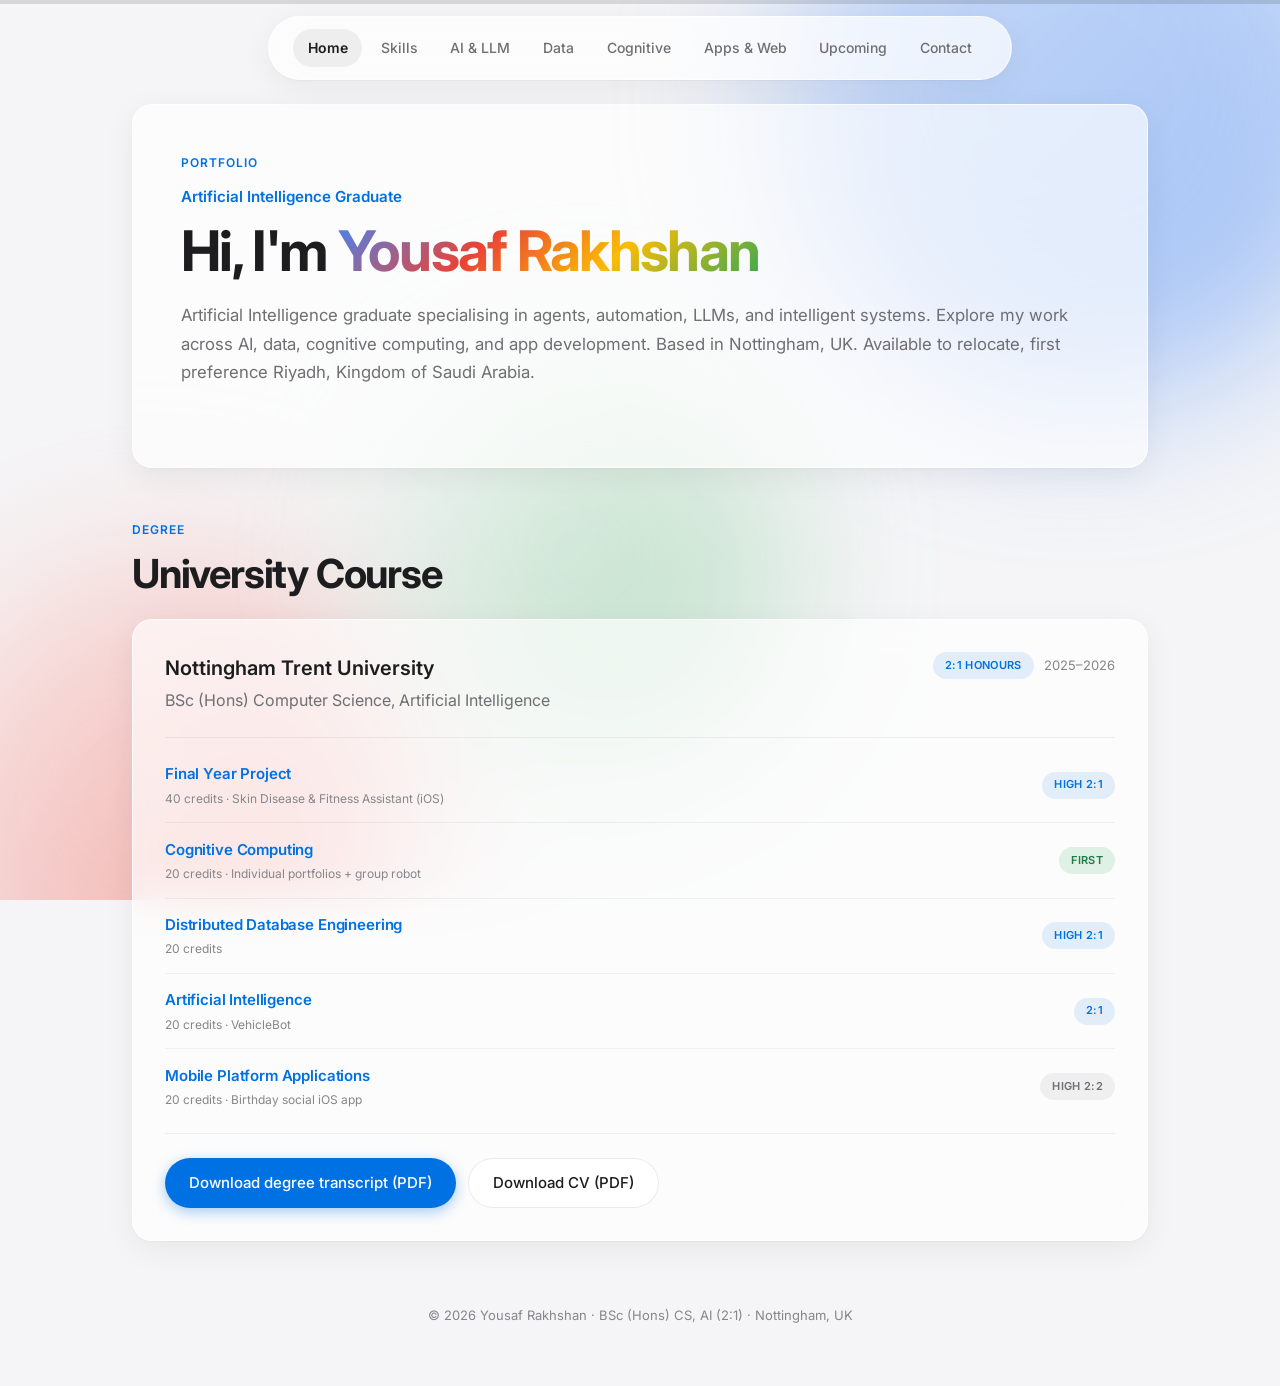
==== index.html @ c7b22be5 "Remove separator em dashes across all pages; keep compound-word hyphens Co-authored-by: Cursor <curs" ====
<!DOCTYPE html>
<html lang="en">
<head>
  <meta charset="UTF-8" />
  <meta name="viewport" content="width=device-width, initial-scale=1.0, viewport-fit=cover" />
  <meta name="description" content="Yousaf Rakhshan. Artificial Intelligence graduate. Portfolio across AI, data, cognitive computing, and app development. Available to relocate to Riyadh." />
  <title>Yousaf Rakhshan · Home</title>
  <link rel="preconnect" href="https://fonts.googleapis.com" />
  <link rel="preconnect" href="https://fonts.gstatic.com" crossorigin />
  <link href="https://fonts.googleapis.com/css2?family=Inter:wght@400;500;600;700&display=swap" rel="stylesheet" />
  <link rel="stylesheet" href="styles.css?v=github-icon-2026" />
</head>
<body>
  <div class="scroll-progress" role="progressbar" aria-label="Page scroll progress" aria-valuemin="0" aria-valuemax="100" aria-valuenow="0">
    <div class="scroll-progress-bar"></div>
  </div>

  <div class="ambient" aria-hidden="true">
    <div class="orb orb-a"></div>
    <div class="orb orb-b"></div>
    <div class="orb orb-c"></div>
  </div>

  <header class="site-header glass">
    <nav class="nav">
      <a href="index.html" class="active">Home</a>
      <a href="skills.html">Skills</a>
      <a href="ai.html">AI &amp; LLM</a>
      <a href="data.html">Data</a>
      <a href="cognitive.html">Cognitive</a>
      <a href="apps.html">Apps &amp; Web</a>
      <a href="upcoming.html">Upcoming</a>
      <a href="contact.html">Contact</a>
    </nav>
    <button class="menu-toggle" aria-label="Open menu" aria-expanded="false">
      <span></span><span></span>
    </button>
  </header>

  <main>
    <section class="hero">
      <div class="hero-content glass-card">
        <p class="eyebrow">Portfolio</p>
        <p class="hero-tagline">Artificial Intelligence Graduate</p>
        <h1>Hi, I'm <span class="gradient-text">Yousaf Rakhshan</span></h1>
        <p class="hero-lead">
          Artificial Intelligence graduate specialising in agents, automation, LLMs, and intelligent systems. Explore my work across AI, data, cognitive computing, and app development. Based in Nottingham, UK. Available to relocate, first preference Riyadh, Kingdom of Saudi Arabia.
        </p>
      </div>
    </section>

    <section id="education" class="section">
      <div class="section-head">
        <p class="eyebrow">Degree</p>
        <h2>University Course</h2>
      </div>
      <div class="education-card glass-card">
        <div class="education-header">
          <div>
            <h3>Nottingham Trent University</h3>
            <p class="education-degree">BSc (Hons) Computer Science, Artificial Intelligence</p>
          </div>
          <div class="education-meta">
            <span class="tag">2:1 Honours</span>
            <span class="year">2025–2026</span>
          </div>
        </div>
        <ul class="results-list">
          <li>
            <div class="result-info">
              <a class="result-module" href="apps.html#final-year">Final Year Project</a>
              <span class="result-credits">40 credits · Skin Disease &amp; Fitness Assistant (iOS)</span>
            </div>
            <span class="grade-pill grade-21">High 2:1</span>
          </li>
          <li>
            <div class="result-info">
              <a class="result-module" href="cognitive.html">Cognitive Computing</a>
              <span class="result-credits">20 credits · Individual portfolios + group robot</span>
            </div>
            <span class="grade-pill grade-first">First</span>
          </li>
          <li>
            <div class="result-info">
              <a class="result-module" href="data.html">Distributed Database Engineering</a>
              <span class="result-credits">20 credits</span>
            </div>
            <span class="grade-pill grade-21">High 2:1</span>
          </li>
          <li>
            <div class="result-info">
              <a class="result-module" href="ai.html">Artificial Intelligence</a>
              <span class="result-credits">20 credits · VehicleBot</span>
            </div>
            <span class="grade-pill grade-21">2:1</span>
          </li>
          <li>
            <div class="result-info">
              <a class="result-module" href="apps.html#mobile">Mobile Platform Applications</a>
              <span class="result-credits">20 credits · Birthday social iOS app</span>
            </div>
            <span class="grade-pill grade-22">High 2:2</span>
          </li>
        </ul>
        <div class="education-actions">
          <a class="btn btn-primary" href="Yousaf-Rakhshan-Degree-Transcript.pdf" download="Yousaf-Rakhshan-Degree-Transcript.pdf">Download degree transcript (PDF)</a>
          <a class="btn btn-glass" href="Yousaf-Rakhshan-CV.pdf" download="Yousaf-Rakhshan-CV.pdf">Download CV (PDF)</a>
        </div>
      </div>
    </section>
  </main>

  <footer class="site-footer">
    <p>© <span id="year"></span> Yousaf Rakhshan · BSc (Hons) CS, AI (2:1) · Nottingham, UK</p>
  </footer>

  <button class="back-to-top" type="button" aria-label="Back to top">
    <svg viewBox="0 0 24 24" aria-hidden="true" focusable="false">
      <path fill="currentColor" d="M12 5.5 5.5 12l1.4 1.4L11 9.3V19h2V9.3l4.1 4.1 1.4-1.4z"/>
    </svg>
  </button>

  <script src="script.js"></script>
</body>
</html>
---- styles.css ----
:root {
  --bg: #f5f5f7;
  --bg-elevated: #ffffff;
  --text: #1d1d1f;
  --text-secondary: #6e6e73;
  --text-tertiary: #86868b;
  --accent: #0071e3;
  --accent-hover: #0077ed;
  --accent-soft: rgba(0, 113, 227, 0.1);
  --google-blue: #4285f4;
  --google-red: #ea4335;
  --google-yellow: #fbbc04;
  --google-green: #34a853;
  --glass-bg: rgba(255, 255, 255, 0.72);
  --glass-border: rgba(255, 255, 255, 0.8);
  --glass-shadow: 0 8px 32px rgba(0, 0, 0, 0.06), 0 1px 2px rgba(0, 0, 0, 0.04);
  --glass-blur: 20px;
  --radius: 20px;
  --radius-sm: 12px;
  --max: 1080px;
  --font: "Inter", -apple-system, BlinkMacSystemFont, "SF Pro Display", "Segoe UI", Roboto, sans-serif;
  --section-space: 3.25rem;
  --header-offset: 6.5rem;
  --header-gap: 1.5rem;
}

*,
*::before,
*::after {
  box-sizing: border-box;
}

html {
  scroll-behavior: smooth;
  scroll-padding-top: var(--header-offset);
  -webkit-text-size-adjust: 100%;
  text-size-adjust: 100%;
}

body {
  margin: 0;
  font-family: var(--font);
  font-size: 1rem;
  line-height: 1.6;
  color: var(--text);
  background: var(--bg);
  -webkit-font-smoothing: antialiased;
  overflow-x: hidden;
}

a {
  color: inherit;
  text-decoration: none;
}

.ambient {
  position: fixed;
  inset: 0;
  z-index: -1;
  overflow: hidden;
  pointer-events: none;
}

.orb {
  position: absolute;
  border-radius: 50%;
  filter: blur(80px);
  opacity: 0.5;
  animation: float 20s ease-in-out infinite;
}

.orb-a {
  width: 600px;
  height: 600px;
  top: -200px;
  right: -100px;
  background: linear-gradient(135deg, #a8c7fa, #4285f4);
}

.orb-b {
  width: 500px;
  height: 500px;
  bottom: -150px;
  left: -100px;
  background: linear-gradient(135deg, #fce8e6, #ea4335);
  animation-delay: -7s;
}

.orb-c {
  width: 400px;
  height: 400px;
  top: 40%;
  left: 30%;
  background: linear-gradient(135deg, #e6f4ea, #34a853);
  animation-delay: -14s;
  opacity: 0.35;
}

@keyframes float {
  0%, 100% { transform: translate(0, 0) scale(1); }
  33% { transform: translate(30px, -30px) scale(1.05); }
  66% { transform: translate(-20px, 20px) scale(0.95); }
}

.glass {
  background: var(--glass-bg);
  backdrop-filter: blur(var(--glass-blur));
  -webkit-backdrop-filter: blur(var(--glass-blur));
  border: 1px solid rgba(255, 255, 255, 0.6);
  box-shadow: var(--glass-shadow);
}

.glass-card {
  background: rgba(255, 255, 255, 0.65);
  backdrop-filter: blur(var(--glass-blur));
  -webkit-backdrop-filter: blur(var(--glass-blur));
  border: 1px solid rgba(255, 255, 255, 0.75);
  border-radius: var(--radius);
  box-shadow: var(--glass-shadow);
  transition: transform 0.3s ease, box-shadow 0.3s ease;
}

.glass-card:hover {
  box-shadow: 0 12px 40px rgba(0, 0, 0, 0.08), 0 2px 4px rgba(0, 0, 0, 0.04);
}

.site-header {
  position: sticky;
  top: 1rem;
  z-index: 50;
  display: flex;
  align-items: center;
  justify-content: center;
  width: fit-content;
  max-width: calc(100% - 2rem);
  margin: 1rem auto 0;
  padding: 0.75rem 1.5rem;
  border-radius: 999px;
}

.nav {
  display: flex;
  gap: 0.25rem;
}

.nav a {
  padding: 0.5rem 0.9rem;
  font-size: 0.875rem;
  font-weight: 500;
  color: var(--text-secondary);
  border-radius: 999px;
  transition: color 0.2s, background 0.2s;
}

.nav a:hover {
  color: var(--text);
  background: rgba(0, 0, 0, 0.04);
}

.header-social {
  position: fixed;
  top: 1.15rem;
  right: 1.25rem;
  z-index: 60;
  display: flex;
  align-items: center;
  gap: 0.2rem;
  padding: 0.3rem;
  border-radius: 999px;
}

.header-social-btn {
  display: flex;
  align-items: center;
  justify-content: center;
  width: 2.45rem;
  height: 2.45rem;
  font-size: 1.15rem;
  line-height: 1;
  color: #0a66c2;
  border-radius: 50%;
  transition: background 0.2s, transform 0.2s;
}

.header-social-btn[aria-label="GitHub"] {
  color: var(--text);
}

.header-social-btn:hover {
  background: rgba(0, 0, 0, 0.06);
  transform: translateY(-1px);
}

.menu-toggle {
  display: none;
  flex-direction: column;
  gap: 5px;
  padding: 0.5rem;
  background: none;
  border: none;
  cursor: pointer;
}

.menu-toggle span {
  display: block;
  width: 20px;
  height: 2px;
  background: var(--text);
  border-radius: 1px;
  transition: transform 0.25s;
}

main {
  display: flex;
  flex-direction: column;
  gap: var(--section-space);
  max-width: var(--max);
  margin: 0 auto;
  padding: var(--header-gap) clamp(1.15rem, 4vw, 2rem) 3.5rem;
  padding-left: max(clamp(1.15rem, 4vw, 2rem), env(safe-area-inset-left));
  padding-right: max(clamp(1.15rem, 4vw, 2rem), env(safe-area-inset-right));
}

.hero {
  display: grid;
  grid-template-columns: 1fr;
  gap: 1.5rem;
  align-items: stretch;
  padding: 0;
  animation: fadeUp 0.7s ease both;
}

.hero-content {
  padding: clamp(2rem, 4vw, 3rem);
}

.hero-tagline {
  margin: 0 0 0.75rem;
  font-size: 0.95rem;
  font-weight: 600;
  color: var(--accent);
}

.hero h1 {
  margin: 0 0 1.25rem;
  font-size: clamp(2.25rem, 5vw, 3.5rem);
  font-weight: 700;
  line-height: 1.08;
  letter-spacing: -0.03em;
}

.gradient-text {
  background: linear-gradient(135deg, var(--google-blue) 0%, var(--google-red) 35%, var(--google-yellow) 65%, var(--google-green) 100%);
  -webkit-background-clip: text;
  -webkit-text-fill-color: transparent;
  background-clip: text;
}

.hero-lead {
  margin: 0 0 2rem;
  font-size: 1.05rem;
  line-height: 1.7;
  color: var(--text-secondary);
}

.hero-actions {
  display: flex;
  flex-wrap: wrap;
  gap: 0.75rem;
}

.hero-actions .btn,
.card-links .btn,
.education-actions .btn {
  min-height: 44px;
}

.eyebrow {
  margin: 0 0 0.75rem;
  font-size: 0.75rem;
  font-weight: 600;
  letter-spacing: 0.08em;
  text-transform: uppercase;
  color: var(--accent);
}

.btn {
  display: inline-flex;
  align-items: center;
  padding: 0.75rem 1.5rem;
  font-size: 0.9375rem;
  font-weight: 500;
  border-radius: 999px;
  transition: transform 0.2s, background 0.2s, box-shadow 0.2s;
}

.btn:hover {
  transform: translateY(-1px);
}

.btn-primary {
  background: var(--accent);
  color: #fff;
  box-shadow: 0 4px 14px rgba(0, 113, 227, 0.35);
}

.btn-primary:hover {
  background: var(--accent-hover);
  box-shadow: 0 6px 20px rgba(0, 113, 227, 0.4);
}

.btn-glass {
  background: rgba(255, 255, 255, 0.8);
  color: var(--text);
  border: 1px solid rgba(0, 0, 0, 0.08);
  backdrop-filter: blur(10px);
}

.btn-glass:hover {
  background: rgba(255, 255, 255, 0.95);
}

.section {
  padding: 0;
  scroll-margin-top: var(--header-offset);
}

.section-head {
  max-width: 36rem;
  margin-bottom: 1.35rem;
}

.section-head h2,
.about-grid h2 {
  margin: 0 0 0.5rem;
  font-size: clamp(1.75rem, 3.5vw, 2.5rem);
  font-weight: 700;
  letter-spacing: -0.03em;
  line-height: 1.15;
}

.section-desc {
  margin: 0;
  color: var(--text-secondary);
}

.section-desc a {
  color: var(--accent);
  font-weight: 500;
}

.section-desc a:hover {
  text-decoration: underline;
}

.about-grid {
  display: grid;
  grid-template-columns: 1fr 1.4fr;
  gap: 2.5rem;
  padding: clamp(2rem, 4vw, 3rem);
  align-items: start;
}

.about-copy p {
  margin: 0 0 1rem;
  color: var(--text-secondary);
  line-height: 1.7;
}

.about-copy strong {
  color: var(--text);
  font-weight: 600;
}

.about-highlights {
  display: grid;
  grid-template-columns: repeat(auto-fill, minmax(180px, 1fr));
  gap: 0.75rem;
  margin: 1.5rem 0 0;
  padding: 0;
  list-style: none;
}

.about-highlights li {
  padding: 0.85rem 1rem;
  font-size: 0.875rem;
  color: var(--text-secondary);
  background: rgba(255, 255, 255, 0.6);
  border: 1px solid rgba(0, 0, 0, 0.05);
  border-radius: var(--radius-sm);
}

.about-highlights strong {
  display: block;
  margin-bottom: 0.15rem;
  font-size: 0.75rem;
  font-weight: 600;
  text-transform: uppercase;
  letter-spacing: 0.04em;
  color: var(--text-tertiary);
}

.skills-grid {
  display: grid;
  grid-template-columns: repeat(auto-fill, minmax(min(100%, 260px), 1fr));
  gap: 1rem;
}

.skill-group {
  padding: 1.5rem;
}

.skill-group h3 {
  display: flex;
  align-items: center;
  gap: 0.65rem;
  margin: 0 0 1.25rem;
  font-size: 0.9375rem;
  font-weight: 600;
}

.skill-badge {
  display: inline-flex;
  align-items: center;
  justify-content: center;
  width: 32px;
  height: 32px;
  font-size: 0.65rem;
  font-weight: 700;
  letter-spacing: 0.02em;
  color: #fff;
  background: linear-gradient(135deg, var(--google-blue), var(--accent));
  border-radius: 8px;
}

.skill-bars {
  margin: 0;
  padding: 0;
  list-style: none;
}

.skill-bars li {
  margin-bottom: 0.85rem;
}

.skill-bars li:last-child {
  margin-bottom: 0;
}

.skill-name {
  display: block;
  margin-bottom: 0.4rem;
  font-size: 0.8125rem;
  color: var(--text-secondary);
}

.bar {
  display: block;
  height: 6px;
  background: rgba(0, 0, 0, 0.06);
  border-radius: 999px;
  overflow: hidden;
}

.bar span {
  display: block;
  width: 0;
  height: 100%;
  background: linear-gradient(90deg, var(--google-blue), var(--accent));
  border-radius: 999px;
  transition: width 1.2s cubic-bezier(0.22, 1, 0.36, 1);
}

.skill-group.visible .bar span {
  width: calc(var(--w, 0) * 1%);
}

.soft-skills {
  display: flex;
  flex-wrap: wrap;
  gap: 0.5rem;
}

.soft-skills span {
  padding: 0.4rem 0.85rem;
  font-size: 0.8125rem;
  font-weight: 500;
  color: var(--text-secondary);
  background: rgba(255, 255, 255, 0.7);
  border: 1px solid rgba(0, 0, 0, 0.06);
  border-radius: 999px;
}

.featured-projects {
  display: flex;
  flex-direction: column;
  gap: 1.35rem;
}

.project-feature {
  display: grid;
  grid-template-columns: 260px 1fr;
  gap: 2rem;
  padding: 1.5rem;
  align-items: start;
  min-width: 0;
  scroll-margin-top: var(--header-offset);
}

.project-body {
  min-width: 0;
  overflow-wrap: anywhere;
}

.project-visual {
  display: flex;
  align-items: flex-end;
  justify-content: flex-start;
  min-height: 160px;
  padding: 1rem;
  border-radius: var(--radius-sm);
  overflow: hidden;
}

.visual-label {
  padding: 0.35rem 0.75rem;
  font-size: 0.6875rem;
  font-weight: 600;
  letter-spacing: 0.04em;
  text-transform: uppercase;
  color: #fff;
  background: rgba(0, 0, 0, 0.35);
  border-radius: 8px;
  backdrop-filter: blur(8px);
}

.visual-pyala {
  background: linear-gradient(145deg, #d4a574, #8b6914);
}

.visual-ios {
  background: linear-gradient(145deg, #5ac8fa, #007aff);
}

.visual-ml {
  background: linear-gradient(145deg, #bf5af2, #5856d6);
}

.visual-bot {
  background: linear-gradient(145deg, #64d2ff, #5e5ce6);
}

.visual-db {
  background: linear-gradient(145deg, #30d158, #00c7be);
}

.visual-arch {
  background: linear-gradient(145deg, #5e5ce6, #32ade6);
}

.visual-shop {
  background: linear-gradient(145deg, #ff9f0a, #ff375f);
}

.visual-stock {
  background: linear-gradient(145deg, #30d158, #0a84ff);
}

.visual-pin {
  background: linear-gradient(145deg, #e60023, #ff375f);
}

.visual-agent {
  background: linear-gradient(145deg, #5e5ce6, #007aff);
}

.visual-auto {
  background: linear-gradient(145deg, #64d2ff, #30d158);
}

.visual-game {
  background: linear-gradient(145deg, #bf5af2, #ff375f);
}

.visual-mkt {
  background: linear-gradient(145deg, #ff9f0a, #ffd60a);
}

.visual-bayes {
  background: linear-gradient(145deg, #64d2ff, #bf5af2);
}

.visual-nav {
  background: linear-gradient(145deg, #32ade6, #5856d6);
}

.visual-slam {
  background: linear-gradient(145deg, #30d158, #5e5ce6);
}

.visual-detect {
  background: linear-gradient(145deg, #ff375f, #5e5ce6);
}

.visual-wedding {
  background: linear-gradient(145deg, #f4c2c2, #c9a227);
}

.tag-soon {
  color: #9a6700;
  background: rgba(251, 188, 4, 0.2);
}

.stat-row {
  display: grid;
  grid-template-columns: repeat(3, 1fr);
  gap: 0.65rem;
  margin: 1rem 0 0.25rem;
}

.stat-pill {
  padding: 0.75rem 0.65rem;
  text-align: center;
  background: rgba(255, 255, 255, 0.7);
  border: 1px solid rgba(0, 0, 0, 0.06);
  border-radius: var(--radius-sm);
}

.stat-pill strong {
  display: block;
  font-size: 1.15rem;
  font-weight: 700;
  letter-spacing: -0.03em;
  color: var(--text);
}

.stat-pill span {
  font-size: 0.7rem;
  font-weight: 500;
  color: var(--text-tertiary);
}

.project-body code {
  font-size: 0.8em;
  font-family: ui-monospace, SFMono-Regular, Menlo, Monaco, Consolas, monospace;
  padding: 0.08em 0.35em;
  color: var(--text);
  background: rgba(0, 0, 0, 0.05);
  border-radius: 4px;
  word-break: break-word;
}

.download-grid {
  display: grid;
  grid-template-columns: repeat(2, 1fr);
  gap: 1.25rem;
}

.download-card {
  display: flex;
  flex-direction: column;
  height: 100%;
  padding: 1.75rem;
}

.download-card .btn {
  margin-top: auto;
  align-self: flex-start;
}

.download-card .card-links {
  margin-top: auto;
}

.download-card .card-links .btn {
  margin-top: 0;
}

.download-card h3 {
  margin: 0 0 0.65rem;
  font-size: 1.15rem;
  font-weight: 600;
  letter-spacing: -0.02em;
}

.download-card p:not(.eyebrow) {
  margin: 0 0 1.25rem;
  font-size: 0.9rem;
  line-height: 1.65;
  color: var(--text-secondary);
}

.project-body h3 {
  margin: 0 0 0.65rem;
  font-size: 1.25rem;
  font-weight: 600;
  letter-spacing: -0.02em;
}

.project-meta {
  display: flex;
  justify-content: space-between;
  align-items: center;
  flex-wrap: wrap;
  gap: 0.5rem;
  margin-bottom: 0.65rem;
}

.tag {
  padding: 0.3rem 0.75rem;
  font-size: 0.6875rem;
  font-weight: 600;
  letter-spacing: 0.03em;
  text-transform: uppercase;
  color: var(--accent);
  background: var(--accent-soft);
  border-radius: 999px;
}

.year {
  font-size: 0.8125rem;
  color: var(--text-tertiary);
}

.project-problem {
  font-size: 0.9375rem;
  color: var(--text);
  line-height: 1.6;
}

.project-body p {
  margin: 0 0 0.65rem;
  font-size: 0.875rem;
  color: var(--text-secondary);
  line-height: 1.65;
}

.project-learned {
  padding: 0.85rem 1rem;
  background: rgba(0, 113, 227, 0.05);
  border-left: 3px solid var(--accent);
  border-radius: 0 var(--radius-sm) var(--radius-sm) 0;
}

.tech-list {
  display: flex;
  flex-wrap: wrap;
  gap: 0.4rem;
  margin: 1rem 0 0;
  padding: 0;
  list-style: none;
}

.tech-list li {
  padding: 0.3rem 0.65rem;
  font-size: 0.75rem;
  font-weight: 500;
  color: var(--text-secondary);
  background: rgba(255, 255, 255, 0.8);
  border: 1px solid rgba(0, 0, 0, 0.06);
  border-radius: 8px;
}

.contribution-list {
  margin: 0.35rem 0 0.85rem;
  padding-left: 1.15rem;
  font-size: 0.875rem;
  color: var(--text-secondary);
  line-height: 1.65;
}

.contribution-list li {
  margin-bottom: 0.4rem;
}

.contribution-list li:last-child {
  margin-bottom: 0;
}

.contribution-list strong {
  color: var(--text);
  font-weight: 600;
}

.card-links {
  display: flex;
  flex-wrap: wrap;
  gap: 0.75rem 1.25rem;
  margin-top: 1rem;
}

.card-links a:not(.btn) {
  font-size: 0.875rem;
  font-weight: 600;
  color: var(--accent);
}

.card-links a:not(.btn):hover {
  text-decoration: underline;
}

.card-links .btn:hover {
  text-decoration: none;
}

/* Contact page — channel & document cards */
.contact-section {
  margin-top: 2.5rem;
}

.contact-grid {
  display: grid;
  grid-template-columns: repeat(auto-fit, minmax(240px, 1fr));
  gap: 1rem;
  margin-top: 1rem;
}

.contact-grid-docs {
  grid-template-columns: repeat(auto-fit, minmax(260px, 1fr));
}

.contact-card {
  display: flex;
  align-items: center;
  gap: 1rem;
  padding: 1.25rem 1.4rem;
  border-radius: var(--radius);
  text-decoration: none;
  color: var(--text);
  position: relative;
  overflow: hidden;
}

.contact-card::after {
  content: "";
  position: absolute;
  inset: 0;
  background: linear-gradient(135deg, rgba(0, 113, 227, 0.06), transparent 60%);
  opacity: 0;
  transition: opacity 0.3s ease;
  pointer-events: none;
}

.contact-card:hover {
  transform: translateY(-2px);
  text-decoration: none;
}

.contact-card:hover::after {
  opacity: 1;
}

.contact-card:focus-visible {
  outline: 2px solid var(--accent);
  outline-offset: 3px;
}

.contact-icon {
  flex: none;
  display: grid;
  place-items: center;
  width: 44px;
  height: 44px;
  border-radius: 14px;
  color: #fff;
  background: var(--accent);
  box-shadow: 0 6px 16px rgba(0, 113, 227, 0.28);
}

.contact-icon-github {
  background: #1d1d1f;
  box-shadow: 0 6px 16px rgba(29, 29, 31, 0.28);
}

.contact-icon-linkedin {
  background: #0a66c2;
  box-shadow: 0 6px 16px rgba(10, 102, 194, 0.28);
}

.contact-icon-doc {
  background: linear-gradient(135deg, var(--google-red, #ea4335), #d93025);
  box-shadow: 0 6px 16px rgba(233, 67, 53, 0.28);
}

.contact-body {
  display: flex;
  flex-direction: column;
  gap: 0.15rem;
  min-width: 0;
  flex: 1;
}

.contact-label {
  font-size: 0.95rem;
  font-weight: 600;
  color: var(--text);
  letter-spacing: -0.01em;
}

.contact-value {
  font-size: 0.85rem;
  color: var(--text-secondary);
  white-space: nowrap;
  overflow: hidden;
  text-overflow: ellipsis;
}

.contact-arrow {
  flex: none;
  display: grid;
  place-items: center;
  width: 32px;
  height: 32px;
  border-radius: 999px;
  color: var(--text-tertiary);
  background: rgba(0, 0, 0, 0.04);
  transition: transform 0.25s ease, color 0.25s ease, background 0.25s ease;
}

.contact-card:hover .contact-arrow {
  color: var(--accent);
  background: var(--accent-soft);
  transform: translateX(3px);
}

.education-card {
  padding: 2rem;
}

.education-header {
  display: flex;
  justify-content: space-between;
  align-items: flex-start;
  flex-wrap: wrap;
  gap: 1rem;
  margin-bottom: 1.5rem;
  padding-bottom: 1.5rem;
  border-bottom: 1px solid rgba(0, 0, 0, 0.06);
}

.education-header h3 {
  margin: 0 0 0.25rem;
  font-size: 1.25rem;
  font-weight: 600;
}

.education-degree {
  margin: 0;
  color: var(--text-secondary);
}

.education-meta {
  display: flex;
  align-items: center;
  gap: 0.65rem;
}

.education-details {
  display: grid;
  grid-template-columns: 1fr 1fr;
  gap: 2rem;
}

.education-details h4 {
  margin: 0 0 0.75rem;
  font-size: 0.75rem;
  font-weight: 600;
  text-transform: uppercase;
  letter-spacing: 0.06em;
  color: var(--accent);
}

.education-details ul {
  margin: 0;
  padding: 0;
  list-style: none;
}

.education-details li {
  position: relative;
  padding: 0.35rem 0 0.35rem 1.1rem;
  font-size: 0.875rem;
  color: var(--text-secondary);
}

.education-details li::before {
  content: "";
  position: absolute;
  left: 0;
  top: 0.75rem;
  width: 5px;
  height: 5px;
  background: var(--accent);
  border-radius: 50%;
}

.results-list {
  margin: 0;
  padding: 0;
  list-style: none;
}

.results-list li {
  display: flex;
  align-items: center;
  justify-content: space-between;
  gap: 1rem;
  padding: 0.9rem 0;
  border-bottom: 1px solid rgba(0, 0, 0, 0.05);
}

.results-list li:last-child {
  padding-bottom: 0;
  border-bottom: none;
}

.education-actions {
  display: flex;
  flex-wrap: wrap;
  gap: 0.75rem;
  margin-top: 1.5rem;
  padding-top: 1.5rem;
  border-top: 1px solid rgba(0, 0, 0, 0.06);
}

.empty-courses {
  margin: 0;
  color: var(--text-secondary);
  line-height: 1.7;
}

#courses .interest-tags {
  margin-bottom: 1.25rem;
}

.results-list li:first-child {
  padding-top: 0;
}

.result-info {
  display: flex;
  flex-direction: column;
  gap: 0.15rem;
  min-width: 0;
  flex: 1;
}

.result-module {
  font-size: 0.9375rem;
  font-weight: 600;
  letter-spacing: -0.01em;
  color: var(--text);
}

a.result-module {
  color: var(--accent);
}

a.result-module:hover {
  text-decoration: underline;
}

.project-body h3 a {
  color: inherit;
}

.project-body h3 a:hover {
  color: var(--accent);
}

.result-credits {
  font-size: 0.75rem;
  color: var(--text-tertiary);
}

.grade-pill {
  flex-shrink: 0;
  padding: 0.3rem 0.75rem;
  font-size: 0.6875rem;
  font-weight: 600;
  letter-spacing: 0.03em;
  text-transform: uppercase;
  white-space: nowrap;
  border-radius: 999px;
}

.grade-first {
  color: #1e7a46;
  background: rgba(52, 168, 83, 0.14);
}

.grade-21 {
  color: var(--accent);
  background: var(--accent-soft);
}

.grade-22 {
  color: var(--text-secondary);
  background: rgba(0, 0, 0, 0.05);
}

.timeline {
  display: flex;
  flex-direction: column;
  gap: 1rem;
}

.timeline-item {
  display: grid;
  grid-template-columns: 130px 1fr;
  gap: 2rem;
  padding: 1.75rem;
}

.timeline-date {
  font-size: 0.8125rem;
  font-weight: 600;
  color: var(--accent);
}

.timeline-content h3 {
  margin: 0 0 0.25rem;
  font-size: 1.0625rem;
  font-weight: 600;
}

.timeline-org {
  margin: 0 0 1rem;
  font-size: 0.875rem;
  color: var(--text-secondary);
}

.timeline-org a {
  color: var(--accent);
  font-weight: 500;
}

.timeline-content ul {
  margin: 0;
  padding: 0;
  list-style: none;
}

.timeline-content li {
  position: relative;
  padding: 0.25rem 0 0.25rem 1rem;
  font-size: 0.875rem;
  color: var(--text-secondary);
  line-height: 1.6;
}

.timeline-content li::before {
  content: "";
  position: absolute;
  left: 0;
  top: 0.65rem;
  width: 4px;
  height: 4px;
  background: var(--text-tertiary);
  border-radius: 50%;
}

.site-footer {
  max-width: var(--max);
  margin: 0 auto 2rem;
  padding: 0.5rem 1.5rem 1.75rem;
  text-align: center;
  font-size: 0.8125rem;
  color: var(--text-tertiary);
}

.site-footer p {
  margin: 0;
  line-height: 1.55;
}

@keyframes fadeUp {
  from {
    opacity: 0;
    transform: translateY(20px);
  }
  to {
    opacity: 1;
    transform: translateY(0);
  }
}

@media (max-width: 1024px) {
  .project-feature {
    grid-template-columns: 1fr;
  }

  .project-visual {
    min-height: 132px;
  }

  .education-details {
    grid-template-columns: 1fr;
  }

  .timeline-item {
    grid-template-columns: 1fr;
    gap: 0.5rem;
  }

  .about-grid {
    grid-template-columns: 1fr;
  }
}

@media (max-width: 1080px) and (min-width: 901px) {
  .nav a {
    padding: 0.5rem 0.65rem;
    font-size: 0.8125rem;
  }
}

@media (max-width: 900px) {
  :root {
    --header-offset: 4.75rem;
    --section-space: 2.5rem;
    --header-gap: 1.25rem;
  }

  .site-header {
    top: 0.5rem;
    left: 0.75rem;
    right: auto;
    margin: 0.5rem 0 0 0.75rem;
    margin-right: auto;
    padding: 0.2rem;
    border-radius: 999px;
    max-width: calc(100% - 6.5rem);
    overflow: visible;
    backdrop-filter: none;
    -webkit-backdrop-filter: none;
  }

  .header-social {
    top: max(0.5rem, env(safe-area-inset-top));
    right: max(0.65rem, env(safe-area-inset-right));
    padding: 0.2rem;
  }

  .header-social-btn {
    width: 2.35rem;
    height: 2.35rem;
    font-size: 1.05rem;
  }

  .nav {
    position: fixed;
    top: 3.5rem;
    left: 0.75rem;
    right: 0.75rem;
    width: auto;
    z-index: 80;
    display: flex;
    flex-direction: column;
    gap: 0.35rem;
    padding: 0.65rem;
    max-height: calc(100dvh - 5rem);
    overflow-y: auto;
    background: rgba(255, 255, 255, 0.96);
    backdrop-filter: blur(20px);
    -webkit-backdrop-filter: blur(20px);
    border: 1px solid rgba(255, 255, 255, 0.8);
    border-radius: 18px;
    box-shadow: var(--glass-shadow);
    transform: translateY(-120%);
    opacity: 0;
    pointer-events: none;
    visibility: hidden;
    transition: transform 0.3s, opacity 0.3s, visibility 0.3s;
  }

  .nav.open {
    transform: translateY(0);
    opacity: 1;
    pointer-events: auto;
    visibility: visible;
  }

  .nav a {
    display: flex;
    align-items: center;
    width: 100%;
    box-sizing: border-box;
    padding: 0.95rem 1.15rem;
    min-height: 48px;
    font-size: 1.05rem;
    font-weight: 600;
    line-height: 1.2;
    white-space: nowrap;
    border-radius: 12px;
  }

  .menu-toggle {
    display: flex;
    width: 2.35rem;
    height: 2.35rem;
    min-width: 0;
    min-height: 0;
    padding: 0;
    align-items: center;
    justify-content: center;
    gap: 4px;
  }

  .menu-toggle span {
    width: 14px;
  }

  .menu-toggle[aria-expanded="true"] span:first-child {
    transform: translateY(3.5px) rotate(45deg);
  }

  .menu-toggle[aria-expanded="true"] span:last-child {
    transform: translateY(-3.5px) rotate(-45deg);
  }

}

/* Multi-page layout */
.nav a.active {
  color: var(--text);
  background: rgba(0, 0, 0, 0.06);
  font-weight: 600;
}

.page-hero {
  padding: clamp(2rem, 4vw, 2.75rem);
  margin-bottom: 0;
  scroll-margin-top: var(--header-offset);
  animation: fadeUp 0.7s ease both;
}

.page-hero:has(.jump-nav) {
  display: flex;
  flex-direction: column;
  gap: 1.75rem;
}

.page-hero h1 {
  margin: 0 0 1rem;
  font-size: clamp(2rem, 5vw, 3rem);
  font-weight: 700;
  line-height: 1.1;
  letter-spacing: -0.03em;
}

.page-lead {
  max-width: 40rem;
  margin: 0;
  font-size: 1.05rem;
  line-height: 1.7;
  color: var(--text-secondary);
}

.page-hero .hero-actions {
  margin-top: 1.5rem;
}

.hero-result,
.hero-results {
  margin-top: 1.75rem;
  padding-top: 1.25rem;
  border-top: 1px solid rgba(0, 0, 0, 0.06);
}

.hero-result {
  display: flex;
  align-items: baseline;
  justify-content: space-between;
  gap: 1rem;
}

.hero-results {
  display: grid;
  grid-template-columns: 1fr 1fr;
  gap: 1rem 2rem;
}

.hero-results .hero-result {
  margin-top: 0;
  padding-top: 0;
  border-top: none;
}

.module-grade-label {
  margin: 0 0 0.2rem;
  font-size: 0.6875rem;
  font-weight: 600;
  letter-spacing: 0.08em;
  text-transform: uppercase;
  color: var(--accent);
}

.module-grade-name {
  margin: 0;
  font-size: 0.875rem;
  line-height: 1.4;
  color: var(--text-secondary);
}

.module-grade-mark {
  margin: 0;
  flex-shrink: 0;
  font-size: 1.5rem;
  font-weight: 700;
  letter-spacing: -0.04em;
  line-height: 1.1;
  color: var(--text);
}

.grade-first-text {
  color: #1e7a46;
}

.topic-grid {
  display: grid;
  grid-template-columns: repeat(auto-fill, minmax(min(100%, 240px), 1fr));
  gap: 1rem;
}

.topic-card {
  display: flex;
  flex-direction: column;
  padding: 1.75rem;
  border-radius: var(--radius);
  transition: transform 0.3s ease, box-shadow 0.3s ease;
}

.topic-card:hover {
  transform: translateY(-6px);
  box-shadow: 0 16px 48px rgba(0, 0, 0, 0.1);
}

.topic-icon {
  font-size: 2rem;
  margin-bottom: 1rem;
}

.topic-card h3 {
  margin: 0 0 0.65rem;
  font-size: 1.15rem;
  font-weight: 600;
  letter-spacing: -0.02em;
}

.topic-card p {
  flex: 1;
  margin: 0 0 0.85rem;
  font-size: 0.9rem;
  line-height: 1.65;
  color: var(--text-secondary);
}

.topic-grade {
  display: inline-block;
  margin: 0 0 1rem;
  padding: 0.35rem 0.75rem;
  font-size: 0.75rem;
  font-weight: 600;
  color: var(--accent);
  background: var(--accent-soft);
  border-radius: 999px;
}

.topic-link {
  font-size: 0.875rem;
  font-weight: 600;
  color: var(--accent);
}

.topic-ai:hover { border-color: rgba(66, 133, 244, 0.4); }
.topic-data:hover { border-color: rgba(52, 168, 83, 0.4); }
.topic-cog:hover { border-color: rgba(191, 90, 242, 0.4); }
.topic-apps:hover { border-color: rgba(234, 67, 53, 0.35); }
.topic-upcoming:hover { border-color: rgba(255, 159, 10, 0.45); }

.interest-tags {
  display: flex;
  flex-wrap: wrap;
  gap: 0.5rem;
  padding: 1.5rem;
}

.interest-tags span {
  padding: 0.45rem 0.9rem;
  font-size: 0.8125rem;
  font-weight: 500;
  color: var(--text-secondary);
  background: rgba(255, 255, 255, 0.7);
  border: 1px solid rgba(0, 0, 0, 0.06);
  border-radius: 999px;
}

.skill-list {
  margin: 0;
  padding: 1.5rem 1.75rem;
  list-style: none;
  column-gap: 2rem;
  column-count: 3;
}

.skill-list li {
  padding: 0.5rem 0.75rem;
  margin: 0 0 0.4rem;
  font-size: 0.9rem;
  font-weight: 500;
  color: var(--text-secondary);
  background: rgba(255, 255, 255, 0.7);
  border: 1px solid rgba(0, 0, 0, 0.06);
  border-radius: 10px;
  break-inside: avoid;
  -webkit-column-break-inside: avoid;
}

.skill-list li:hover {
  border-color: var(--accent);
  color: var(--text);
}

.module-list {
  padding: 1.5rem 1.75rem;
}

.module-list ul {
  margin: 0;
  padding: 0;
  list-style: none;
}

.module-list li {
  position: relative;
  padding: 0.5rem 0 0.5rem 1.25rem;
  font-size: 0.9375rem;
  color: var(--text-secondary);
  border-bottom: 1px solid rgba(0, 0, 0, 0.05);
}

.module-list li:last-child {
  border-bottom: none;
}

.module-list li::before {
  content: "";
  position: absolute;
  left: 0;
  top: 0.95rem;
  width: 6px;
  height: 6px;
  background: var(--accent);
  border-radius: 50%;
}

.jump-nav {
  display: flex;
  flex-wrap: wrap;
  gap: 0.5rem;
  margin: 0;
  padding: 0;
  background: none;
  border: none;
  box-shadow: none;
}

.jump-nav a {
  padding: 0.45rem 0.9rem;
  font-size: 0.8125rem;
  font-weight: 600;
  color: var(--text-secondary);
  background: rgba(255, 255, 255, 0.7);
  border: 1px solid rgba(0, 0, 0, 0.06);
  border-radius: 999px;
  transition: color 0.2s, background 0.2s, border-color 0.2s;
}

.jump-nav a:hover {
  color: var(--text);
  background: rgba(255, 255, 255, 0.95);
  border-color: rgba(0, 113, 227, 0.25);
}

.note-card {
  padding: clamp(1.75rem, 4vw, 2.5rem);
}

.note-card .about-copy p:last-child {
  margin-bottom: 0;
}

.contribution-list a,
.project-problem a {
  color: var(--accent);
  font-weight: 600;
}

.contribution-list a:hover,
.project-problem a:hover {
  text-decoration: underline;
}

.site-footer a {
  color: var(--accent);
  font-weight: 500;
}

.site-footer a:hover {
  text-decoration: underline;
}

.scroll-progress {
  position: fixed;
  top: 0;
  left: 0;
  right: 0;
  z-index: 200;
  height: 4px;
  pointer-events: none;
  background: rgba(0, 0, 0, 0.12);
}

.scroll-progress-bar {
  display: block;
  width: 100%;
  height: 100%;
  transform: scaleX(0);
  transform-origin: left center;
  background: linear-gradient(
    90deg,
    var(--google-blue) 0%,
    var(--google-red) 35%,
    var(--google-yellow) 65%,
    var(--google-green) 100%
  );
  box-shadow: 0 0 8px rgba(0, 113, 227, 0.45);
  will-change: transform;
}

.back-to-top {
  position: fixed;
  right: max(1rem, env(safe-area-inset-right));
  bottom: max(1.15rem, env(safe-area-inset-bottom));
  z-index: 90;
  display: flex;
  align-items: center;
  justify-content: center;
  width: 2.75rem;
  height: 2.75rem;
  padding: 0;
  color: var(--accent);
  background: var(--glass-bg);
  backdrop-filter: blur(var(--glass-blur));
  -webkit-backdrop-filter: blur(var(--glass-blur));
  border: 1px solid rgba(255, 255, 255, 0.8);
  border-radius: 50%;
  box-shadow: var(--glass-shadow);
  cursor: pointer;
  opacity: 0;
  visibility: hidden;
  pointer-events: none;
  transform: translateY(8px);
  transition: opacity 0.25s ease, visibility 0.25s ease, transform 0.25s ease, background 0.2s, box-shadow 0.2s;
}

.back-to-top.visible {
  opacity: 1;
  visibility: visible;
  pointer-events: auto;
  transform: translateY(0);
}

.back-to-top:hover {
  background: rgba(255, 255, 255, 0.92);
  box-shadow: 0 12px 40px rgba(0, 0, 0, 0.1), 0 2px 4px rgba(0, 0, 0, 0.04);
  transform: translateY(-2px);
}

.back-to-top:focus-visible {
  outline: 2px solid var(--accent);
  outline-offset: 3px;
}

.back-to-top svg {
  display: block;
  width: 1.05rem;
  height: 1.05rem;
}

@media (max-width: 900px) {
  :root {
    --section-space: 2rem;
    --header-gap: 1rem;
  }

  main {
    padding-top: 1rem;
    padding-bottom: 5rem;
  }

  .hero-content,
  .page-hero {
    padding: 1.35rem 1.15rem;
  }

  .hero h1,
  .page-hero h1 {
    font-size: clamp(1.7rem, 7.5vw, 2.15rem);
    line-height: 1.15;
  }

  .hero-lead,
  .page-lead {
    font-size: 0.95rem;
    line-height: 1.65;
  }

  .section-head {
    margin-bottom: 1rem;
  }

  .section-head h2,
  .about-grid h2 {
    font-size: clamp(1.4rem, 6vw, 1.85rem);
  }

  .hero-actions,
  .education-actions,
  .card-links {
    display: flex;
    flex-direction: column;
    align-items: stretch;
    gap: 0.65rem;
  }

  .hero-actions .btn,
  .education-actions .btn,
  .card-links .btn,
  .download-card .btn {
    width: 100%;
    flex: none;
    justify-content: center;
    text-align: center;
    align-self: stretch;
  }

  .education-card,
  .download-card,
  .note-card,
  .module-list,
  .interest-tags,
  .topic-card {
    padding: 1.15rem;
  }

  .project-feature {
    padding: 1.1rem;
    gap: 1rem;
  }

  .project-visual {
    min-height: 108px;
  }

  .project-body h3 {
    font-size: 1.1rem;
  }

  .project-meta {
    gap: 0.4rem 0.65rem;
  }

  .results-list li {
    flex-direction: row;
    align-items: center;
    justify-content: space-between;
    gap: 0.75rem;
    padding: 0.85rem 0;
  }

  .result-module {
    font-size: 0.9rem;
  }

  .result-credits {
    font-size: 0.7rem;
    line-height: 1.4;
  }

  .grade-pill {
    padding: 0.28rem 0.6rem;
    font-size: 0.625rem;
  }

  .education-header {
    flex-direction: column;
    align-items: flex-start;
    gap: 0.75rem;
    margin-bottom: 1.1rem;
    padding-bottom: 1.1rem;
  }

  .education-header > div {
    min-width: 0;
    width: 100%;
  }

  .education-header h3 {
    font-size: 1.1rem;
  }

  .education-degree {
    font-size: 0.875rem;
    line-height: 1.45;
  }

  .education-meta {
    flex-wrap: wrap;
  }

  .education-actions {
    margin-top: 1.15rem;
    padding-top: 1.15rem;
  }

  .download-grid {
    grid-template-columns: 1fr;
    gap: 0.9rem;
  }

  .module-grade-name {
    font-size: 0.78rem;
    line-height: 1.35;
  }

  .module-grade-mark {
    font-size: 1.35rem;
  }

  .hero-results {
    grid-template-columns: 1fr;
    gap: 0.9rem;
  }

  .hero-results .hero-result + .hero-result {
    padding-top: 0.9rem;
    border-top: 1px solid rgba(0, 0, 0, 0.06);
  }

  .stat-row {
    grid-template-columns: repeat(3, 1fr);
    gap: 0.45rem;
  }

  .stat-pill {
    padding: 0.6rem 0.3rem;
  }

  .stat-pill strong {
    font-size: 0.95rem;
  }

  .stat-pill span {
    font-size: 0.62rem;
    line-height: 1.3;
  }

  .interest-tags {
    gap: 0.4rem;
  }

  .interest-tags span {
    padding: 0.35rem 0.7rem;
    font-size: 0.75rem;
  }

  .jump-nav {
    gap: 0.4rem;
    padding: 0;
  }

  .jump-nav a {
    padding: 0.4rem 0.75rem;
    font-size: 0.75rem;
  }

  .tech-list {
    gap: 0.35rem;
  }

  .contribution-list {
    padding-left: 1rem;
    font-size: 0.84rem;
  }

  .module-list {
    padding: 1rem 1.15rem;
  }

  .module-list li {
    font-size: 0.875rem;
    padding: 0.55rem 0 0.55rem 1.15rem;
  }

  .timeline-item {
    padding: 1.2rem 1.1rem;
  }

  .site-footer {
    margin: 0 auto 1.35rem;
    padding: 0.35rem 1.15rem calc(1.25rem + env(safe-area-inset-bottom));
    font-size: 0.75rem;
  }

  .scroll-progress {
    height: 4px;
  }

  .back-to-top {
    width: 2.85rem;
    height: 2.85rem;
    min-width: 44px;
    min-height: 44px;
    right: max(0.85rem, env(safe-area-inset-right));
    bottom: max(1rem, env(safe-area-inset-bottom));
  }
}

@media (max-width: 900px) {
  .skill-list {
    column-count: 2;
  }
}

@media (max-width: 640px) {
  .stat-pill span {
    display: block;
  }
  .skill-list {
    column-count: 1;
  }
}

@media (prefers-reduced-motion: reduce) {
  .orb {
    animation: none;
  }

  .bar span {
    transition: none;
  }

  .back-to-top {
    transition: none;
  }
}
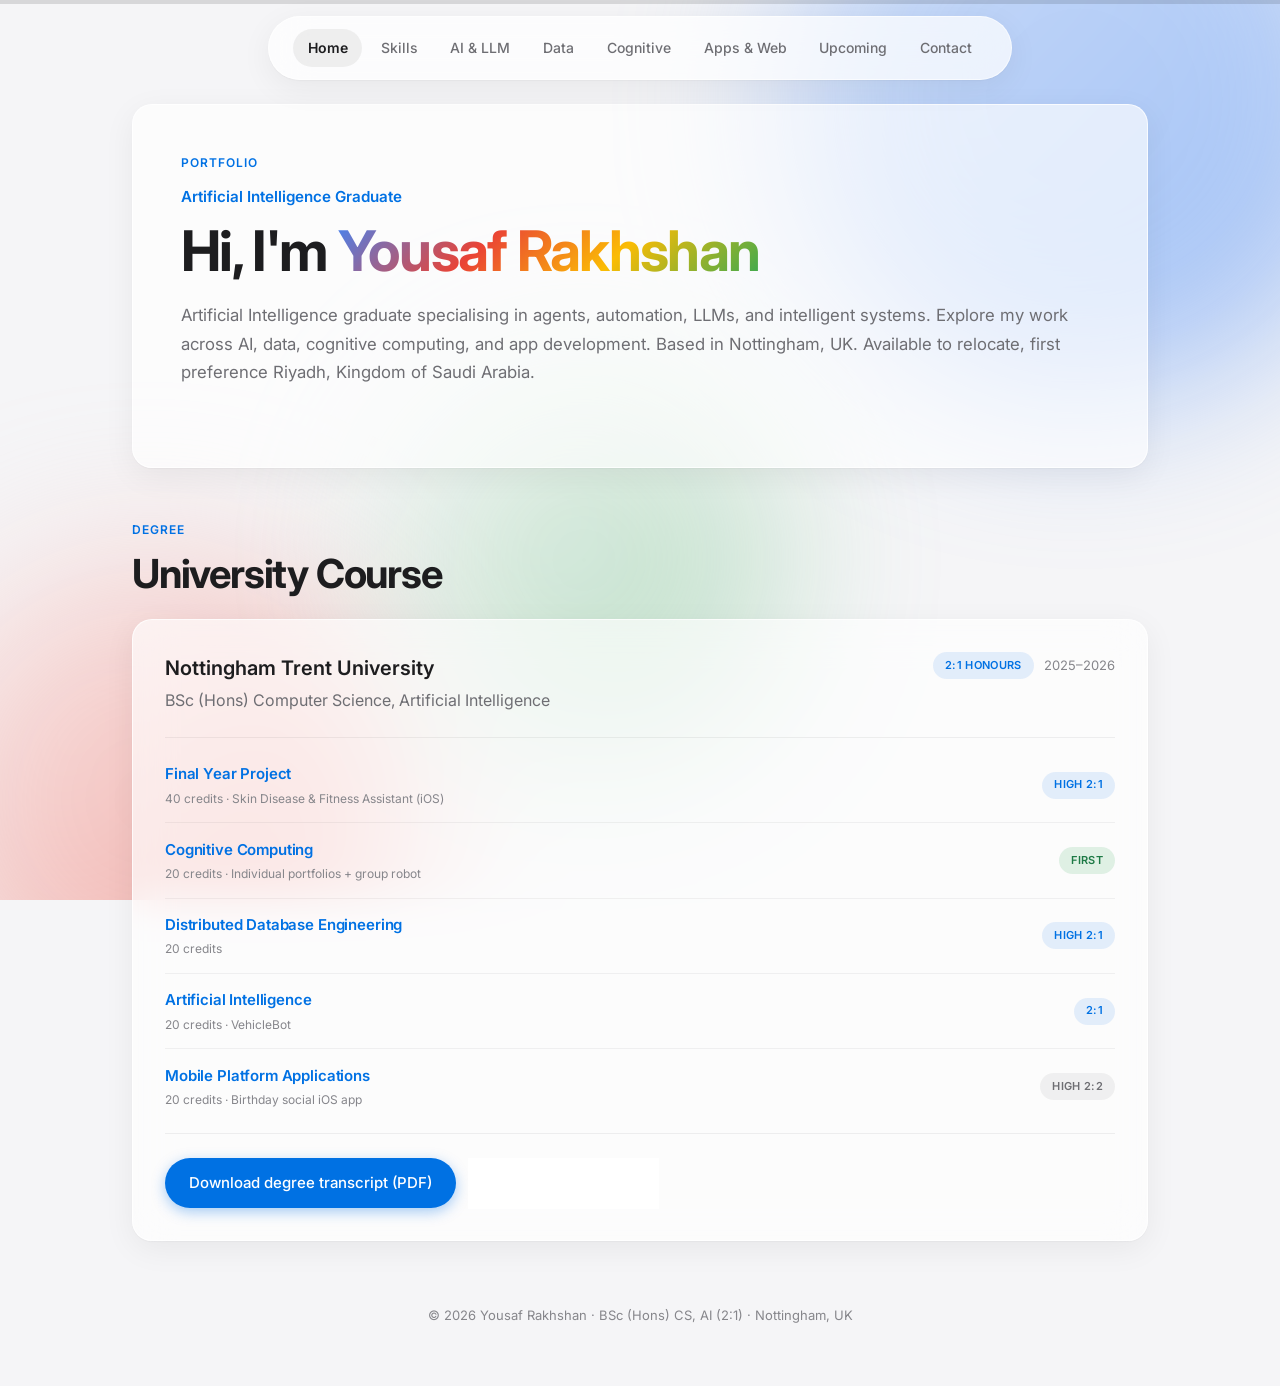
==== commit f7de8537: "Replace the home CV download with the current AI CV. Co-authored-by: Cursor <cursoragent@cursor.com>" ====
--- a/index.html
+++ b/index.html
@@ -104,7 +104,7 @@
         </ul>
         <div class="education-actions">
           <a class="btn btn-primary" href="Yousaf-Rakhshan-Degree-Transcript.pdf" download="Yousaf-Rakhshan-Degree-Transcript.pdf">Download degree transcript (PDF)</a>
-          <a class="btn btn-glass" href="Yousaf-Rakhshan-CV.pdf" download="Yousaf-Rakhshan-CV.pdf">Download CV (PDF)</a>
+          <a class="btn btn-glass" href="Yousaf-Rakhshan-CV.pdf?v=2026-09-25" download="Yousaf-Rakhshan-CV.pdf">Download CV (PDF)</a>
         </div>
       </div>
     </section>
--- a/styles.css
+++ b/styles.css
@@ -606,6 +606,18 @@
   background: linear-gradient(145deg, #f4c2c2, #c9a227);
 }
 
+.visual-books {
+  background: linear-gradient(145deg, #8b6914, #5856d6);
+}
+
+.visual-flowmore {
+  background: linear-gradient(145deg, #3d8b7a, #1a4d44);
+}
+
+.visual-uptodate {
+  background: linear-gradient(145deg, #3a3a3c, #1d1d1f);
+}
+
 .tag-soon {
   color: #9a6700;
   background: rgba(251, 188, 4, 0.2);
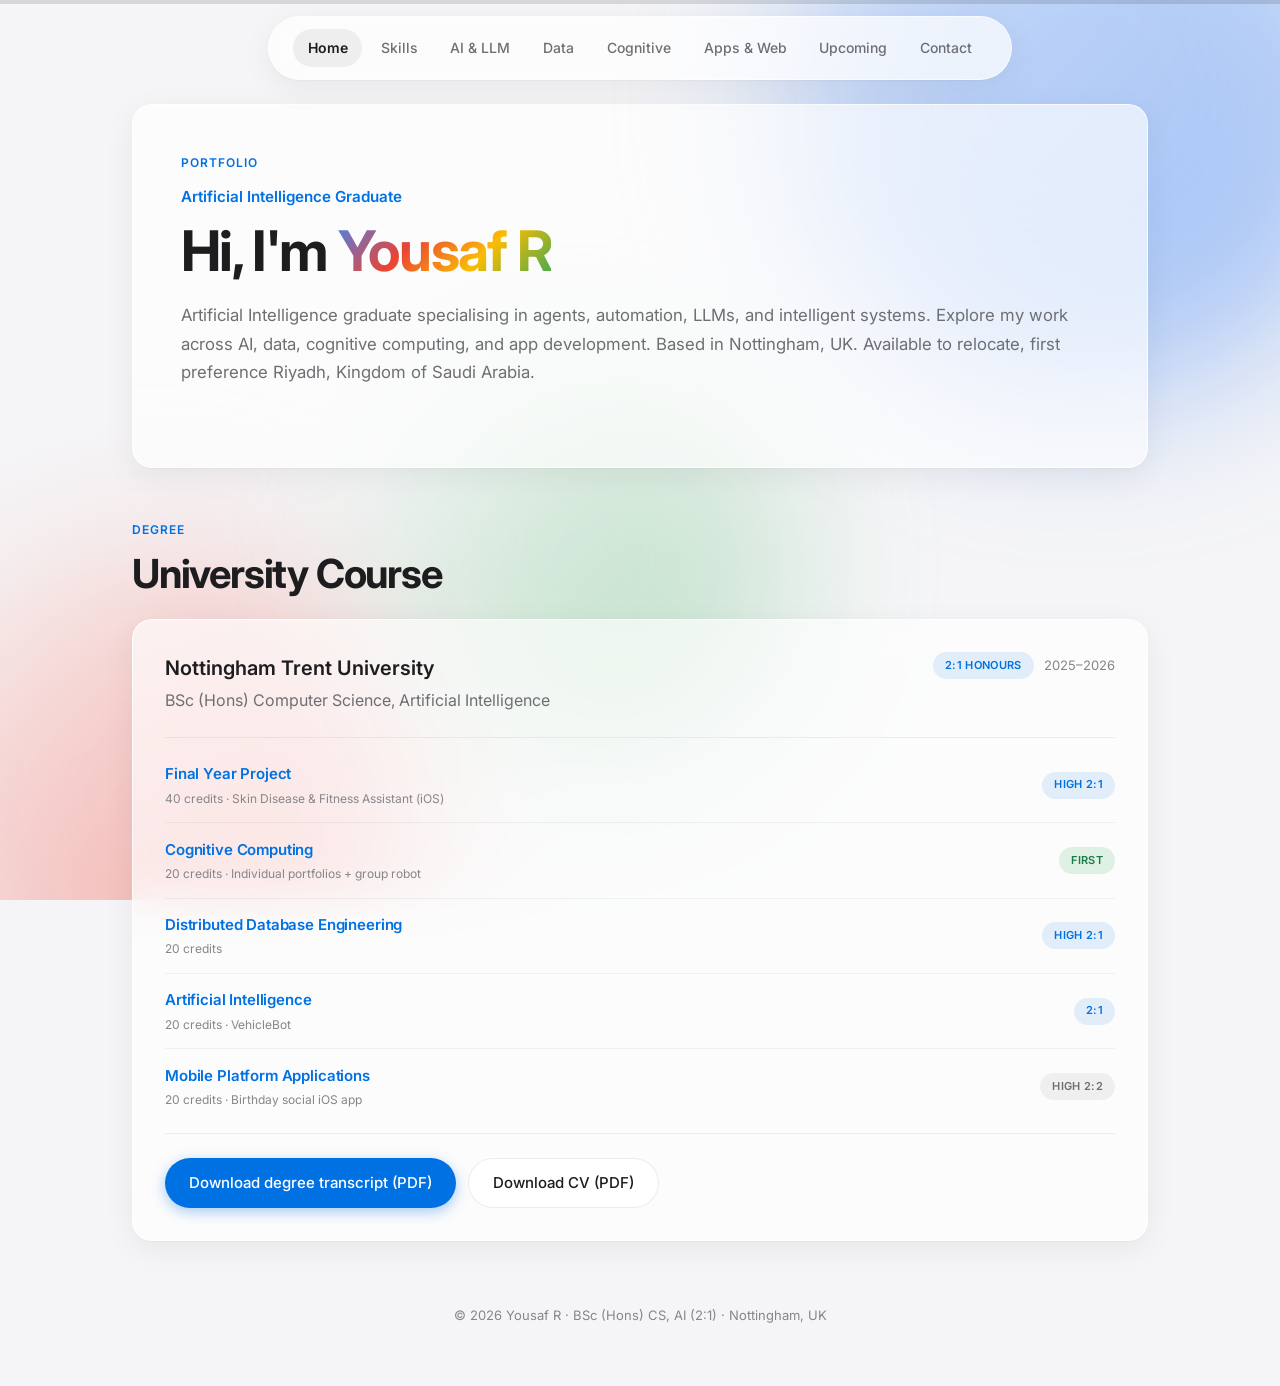
==== commit 9b3e36d9: "Update contact email and shorten the home page name to Yousaf R. Co-authored-by: Cursor <cursoragent" ====
--- a/index.html
+++ b/index.html
@@ -3,8 +3,8 @@
 <head>
   <meta charset="UTF-8" />
   <meta name="viewport" content="width=device-width, initial-scale=1.0, viewport-fit=cover" />
-  <meta name="description" content="Yousaf Rakhshan. Artificial Intelligence graduate. Portfolio across AI, data, cognitive computing, and app development. Available to relocate to Riyadh." />
-  <title>Yousaf Rakhshan · Home</title>
+  <meta name="description" content="Yousaf R. Artificial Intelligence graduate. Portfolio across AI, data, cognitive computing, and app development. Available to relocate to Riyadh." />
+  <title>Yousaf R · Home</title>
   <link rel="preconnect" href="https://fonts.googleapis.com" />
   <link rel="preconnect" href="https://fonts.gstatic.com" crossorigin />
   <link href="https://fonts.googleapis.com/css2?family=Inter:wght@400;500;600;700&display=swap" rel="stylesheet" />
@@ -42,7 +42,7 @@
       <div class="hero-content glass-card">
         <p class="eyebrow">Portfolio</p>
         <p class="hero-tagline">Artificial Intelligence Graduate</p>
-        <h1>Hi, I'm <span class="gradient-text">Yousaf Rakhshan</span></h1>
+        <h1>Hi, I'm <span class="gradient-text">Yousaf R</span></h1>
         <p class="hero-lead">
           Artificial Intelligence graduate specialising in agents, automation, LLMs, and intelligent systems. Explore my work across AI, data, cognitive computing, and app development. Based in Nottingham, UK. Available to relocate, first preference Riyadh, Kingdom of Saudi Arabia.
         </p>
@@ -111,7 +111,7 @@
   </main>
 
   <footer class="site-footer">
-    <p>© <span id="year"></span> Yousaf Rakhshan · BSc (Hons) CS, AI (2:1) · Nottingham, UK</p>
+    <p>© <span id="year"></span> Yousaf R · BSc (Hons) CS, AI (2:1) · Nottingham, UK</p>
   </footer>
 
   <button class="back-to-top" type="button" aria-label="Back to top">
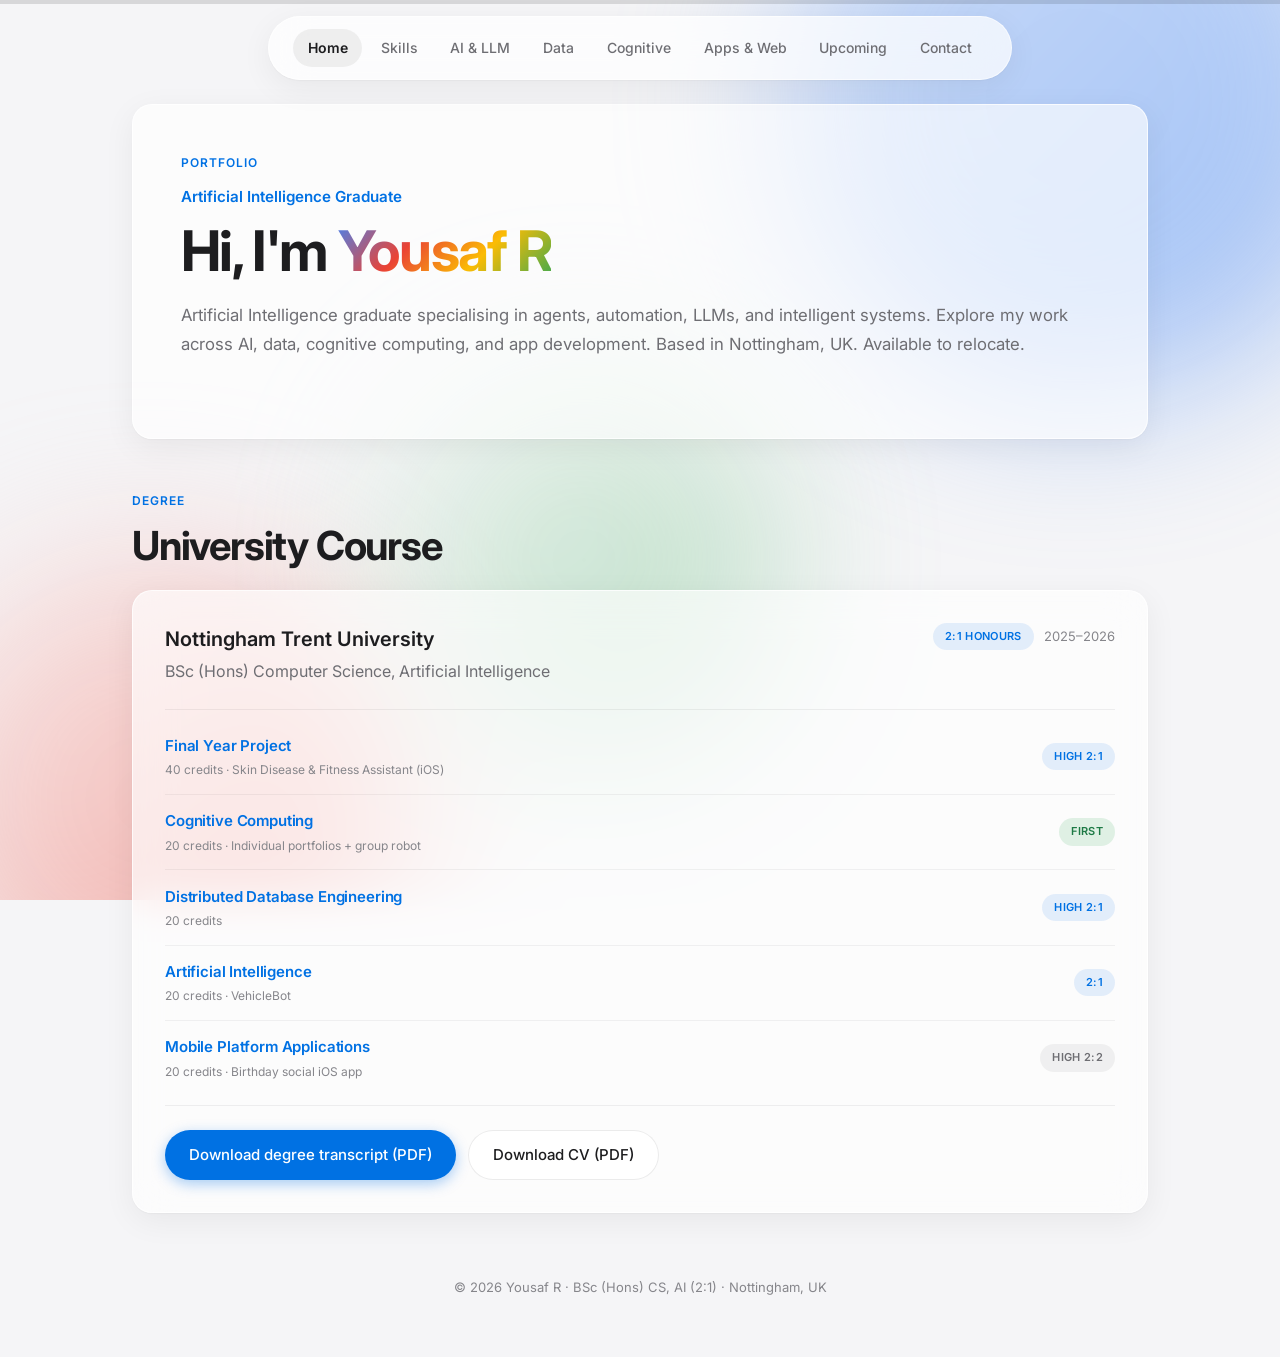
==== commit 86bfa884: "Shorten the home page relocate line so it no longer names Riyadh. Co-authored-by: Cursor <cursoragen" ====
--- a/index.html
+++ b/index.html
@@ -44,7 +44,7 @@
         <p class="hero-tagline">Artificial Intelligence Graduate</p>
         <h1>Hi, I'm <span class="gradient-text">Yousaf R</span></h1>
         <p class="hero-lead">
-          Artificial Intelligence graduate specialising in agents, automation, LLMs, and intelligent systems. Explore my work across AI, data, cognitive computing, and app development. Based in Nottingham, UK. Available to relocate, first preference Riyadh, Kingdom of Saudi Arabia.
+          Artificial Intelligence graduate specialising in agents, automation, LLMs, and intelligent systems. Explore my work across AI, data, cognitive computing, and app development. Based in Nottingham, UK. Available to relocate.
         </p>
       </div>
     </section>
